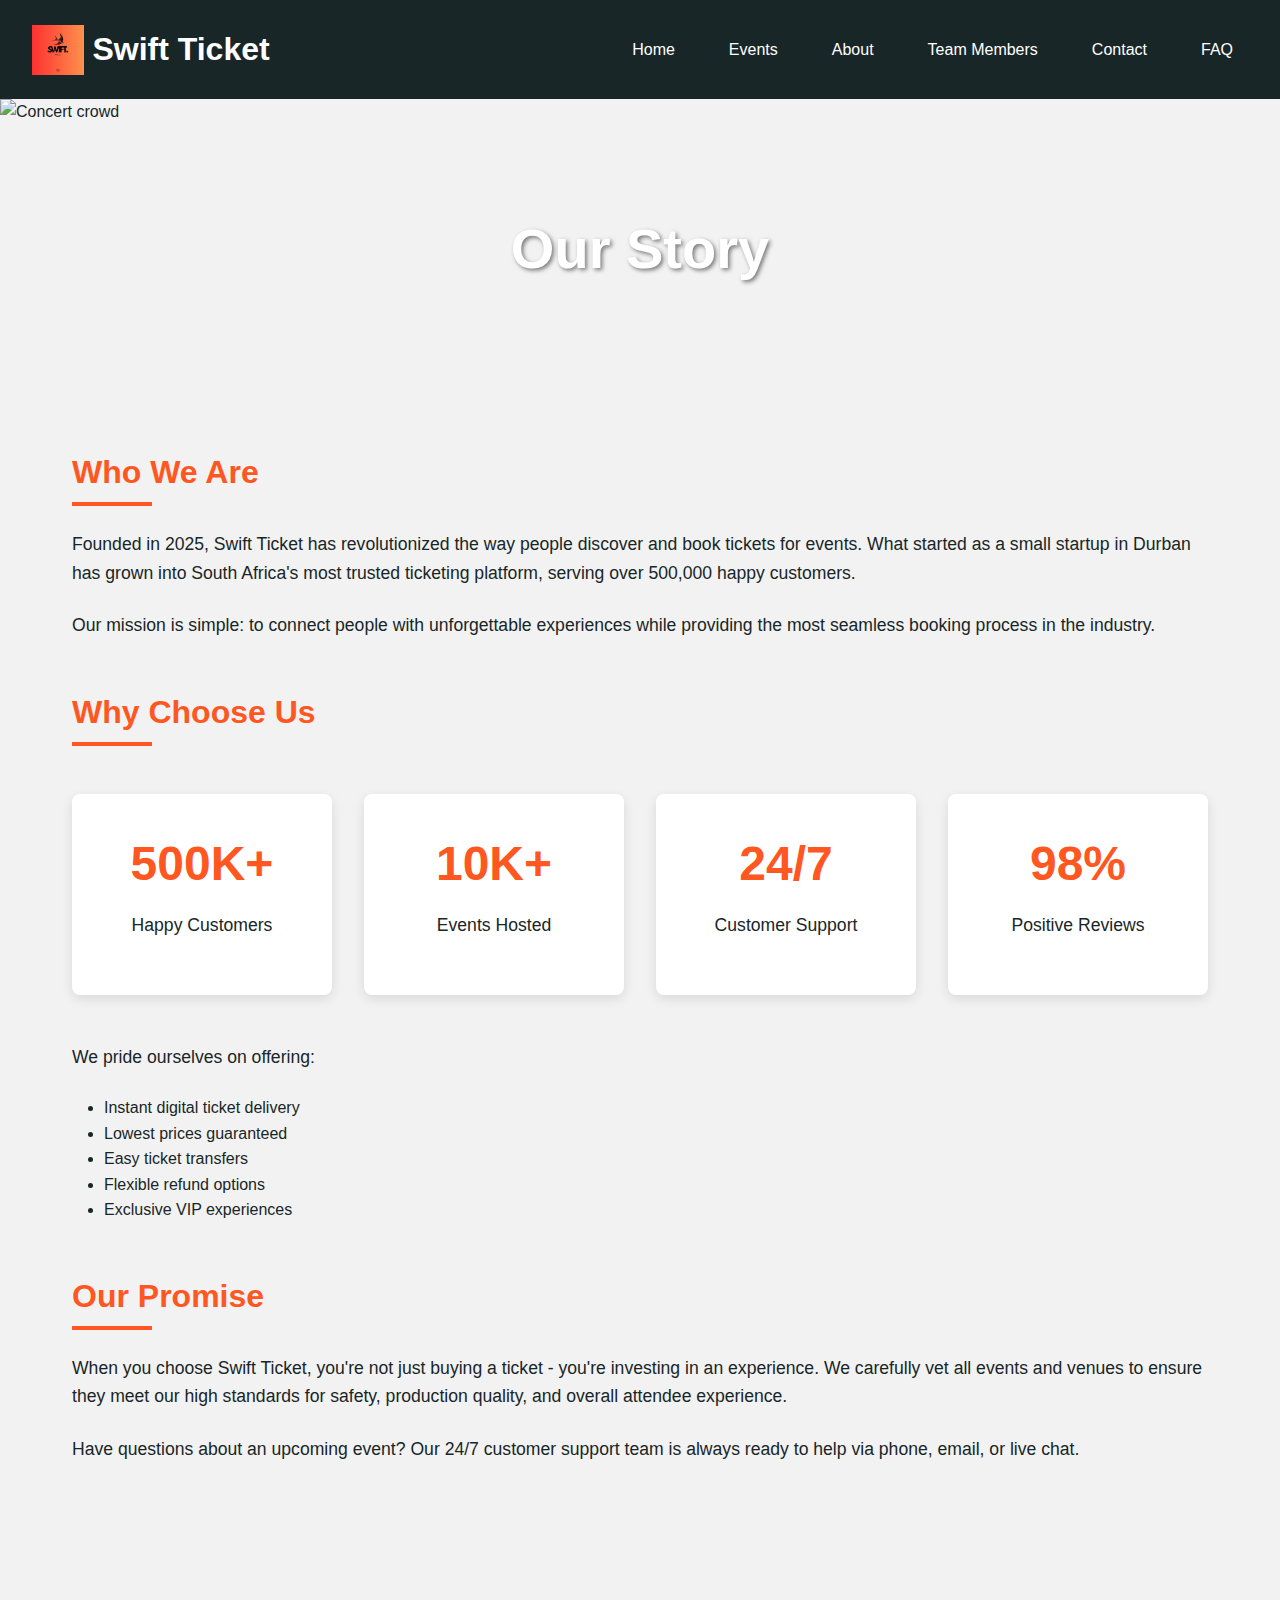
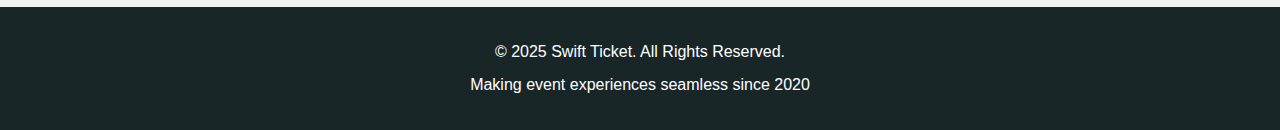
==== team.html @ 28d5050c "Add files via upload" ====
<!DOCTYPE html>
<html lang="en">
<head>
    <meta charset="UTF-8">
    <meta name="viewport" content="width=device-width, initial-scale=1.0">
    <title>About Us - Swift Ticket</title>
    <style>
        /* Consistent with your existing style */
        :root {
            --dark: #182628;
            --purple: #ff5722;
            --teal:#ff5722;
            --green:#ff5722;
            --light: #F2F2F2;
            --white: #FFFFFF;
        }

        * {
            margin: 0;
            padding: 0;
            box-sizing: border-box;
            font-family: 'Arial', sans-serif;
        }

        body {
            background-color: var(--light);
            color: var(--dark);
            line-height: 1.6;
        }

        /* Header - Consistent with other pages */
        header {
            background-color: var(--dark);
            color: var(--white);
            padding: 1.5rem 2rem;
            display: flex;
            justify-content: space-between;
            align-items: center;
            position: sticky;
            top: 0;
            z-index: 100;
        }

        header h1 {
            font-size: 2rem;
            font-weight: 600;
        }

        nav ul {
            display: flex;
            list-style: none;
            gap: 1.5rem;
        }
        nav a {
            color: white;
            text-decoration: none;
            font-weight: 500;
            transition: all 0.3s ease;
            padding: 0.5rem 0;
        }
        nav ul li {
             display: inline;
            margin: 0 15px;
        }



        nav a:hover {
            color: var(--teal);
        }

        /* About Page Specific Styles */
        .about-hero {
            position: relative;
            width: 100%;
            height: 300px;
            overflow: hidden;
        }

        .about-hero img {
            width: 100%;
            height: 100%;
            object-fit: cover;
        }

        .about-hero h2 {
            position: absolute;
            top: 50%;
            left: 50%;
            transform: translate(-50%, -50%);
            color: var(--white);
            font-size: 3.5rem;
            text-align: center;
            text-shadow: 2px 2px 4px rgba(0, 0, 0, 0.5);
            width: 100%;
        }

        .about-content {
            max-width: 1200px;
            margin: 0 auto;
            padding: 3rem 2rem;
        }

        .about-section {
            margin-bottom: 3rem;
        }

        .about-section h3 {
            color: var(--purple);
            font-size: 2rem;
            margin-bottom: 1.5rem;
            position: relative;
            padding-bottom: 0.5rem;
        }

        .about-section h3::after {
            content: '';
            position: absolute;
            bottom: 0;
            left: 0;
            width: 80px;
            height: 4px;
            background: linear-gradient(to right, var(--purple), var(--teal));
        }

        .about-section p {
            margin-bottom: 1.5rem;
            font-size: 1.1rem;
        }

        .team-grid {
            display: grid;
            grid-template-columns: repeat(auto-fit, minmax(250px, 1fr));
            gap: 2rem;
            margin-top: 2rem;
        }

        .team-member {
            background: var(--white);
            border-radius: 8px;
            overflow: hidden;
            box-shadow: 0 4px 12px rgba(0,0,0,0.1);
            transition: transform 0.3s ease;
        }

        .team-member:hover {
            transform: translateY(-10px);
        }

        .team-member img {
            width: 100%;
            height: 250px;
            object-fit: cover;
        }

        .team-info {
            padding: 1.5rem;
            text-align: center;
        }

        .team-info h4 {
            color: var(--purple);
            margin-bottom: 0.5rem;
        }

        .team-info p {
            color: var(--green);
            font-weight: 500;
        }

        .stats-container {
            display: grid;
            grid-template-columns: repeat(auto-fit, minmax(200px, 1fr));
            gap: 2rem;
            margin: 3rem 0;
        }

        .stat-box {
            background: var(--white);
            padding: 2rem;
            border-radius: 8px;
            text-align: center;
            box-shadow: 0 4px 12px rgba(0,0,0,0.1);
        }

        .stat-box h4 {
            font-size: 3rem;
            color: var(--purple);
            margin-bottom: 0.5rem;
        }

        .stat-box p {
            color: var(--dark);
            font-weight: 500;
        }

        /* Footer - Consistent with other pages */
        footer {
            background-color: var(--dark);
            color: var(--white);
            text-align: center;
            padding: 2rem;
            margin-top: 3rem;
        }

        /* Responsive Design */
        @media (max-width: 768px) {
            header {
                flex-direction: column;
                gap: 1rem;
                padding: 1rem;
            }

            nav ul {
                gap: 1rem;
            }

            .about-hero h2 {
                font-size: 2.5rem;
            }

            .about-content {
                padding: 2rem 1rem;
            }
        }
    </style>
</head>
<body>
    <!-- Consistent Header -->
    <header>
        <div style="display: flex; align-items: center; gap: 0.5rem;">
            <img src="Pictures/iLogo.jpg" alt="Swift Ticket Logo" style="height: 50px;">
            <h1 style="margin: 0;">Swift Ticket</h1>
        </div>
        <nav>
            <ul>
                <li><a href="index.html">Home</a></li>
                <li><a href="Event.html">Events</a></li>
                <li><a href="team.html">About</a></li>
                <li><a href="about.html">Team Members</a></li>
                <li><a href="contact.html">Contact</a></li>
                <li><a href="faq.html">FAQ</a></li>
            </ul>
        </nav>
    </header>
   

    <!-- About Page Content -->
    <main>
        <section class="about-hero">
            <img src="https://images.unsplash.com/photo-1501281668745-f7f57925c3b4?ixlib=rb-4.0.3&ixid=M3wxMjA3fDB8MHxwaG90by1wYWdlfHx8fGVufDB8fHx8fA%3D%3D&auto=format&fit=crop&w=2070&q=80" alt="Concert crowd">
            <h2>Our Story</h2>
        </section>

        <div class="about-content">
            <section class="about-section">
                <h3>Who We Are</h3>
                <p>Founded in 2025, Swift Ticket has revolutionized the way people discover and book tickets for events. What started as a small startup in Durban has grown into South Africa's most trusted ticketing platform, serving over 500,000 happy customers.</p>
                <p>Our mission is simple: to connect people with unforgettable experiences while providing the most seamless booking process in the industry.</p>
            </section>

            <section class="about-section">
                <h3>Why Choose Us</h3>
                <div class="stats-container">
                    <div class="stat-box">
                        <h4>500K+</h4>
                        <p>Happy Customers</p>
                    </div>
                    <div class="stat-box">
                        <h4>10K+</h4>
                        <p>Events Hosted</p>
                    </div>
                    <div class="stat-box">
                        <h4>24/7</h4>
                        <p>Customer Support</p>
                    </div>
                    <div class="stat-box">
                        <h4>98%</h4>
                        <p>Positive Reviews</p>
                    </div>
                </div>
                <p>We pride ourselves on offering:</p>
                <ul style="margin-left: 2rem; margin-bottom: 1.5rem;">
                    <li>Instant digital ticket delivery</li>
                    <li>Lowest prices guaranteed</li>
                    <li>Easy ticket transfers</li>
                    <li>Flexible refund options</li>
                    <li>Exclusive VIP experiences</li>
                </ul>
            </section>

            <section class="about-section">
                <h3>Our Promise</h3>
                <p>When you choose Swift Ticket, you're not just buying a ticket - you're investing in an experience. We carefully vet all events and venues to ensure they meet our high standards for safety, production quality, and overall attendee experience.</p>
                <p>Have questions about an upcoming event? Our 24/7 customer support team is always ready to help via phone, email, or live chat.</p>
            </section>
        </div>
    </main>

    <!-- Consistent Footer -->
    <footer>
        <p>&copy; 2025 Swift Ticket. All Rights Reserved.</p>
        <p style="margin-top: 0.5rem;">Making event experiences seamless since 2020</p>
    </footer>
</body>
</html>
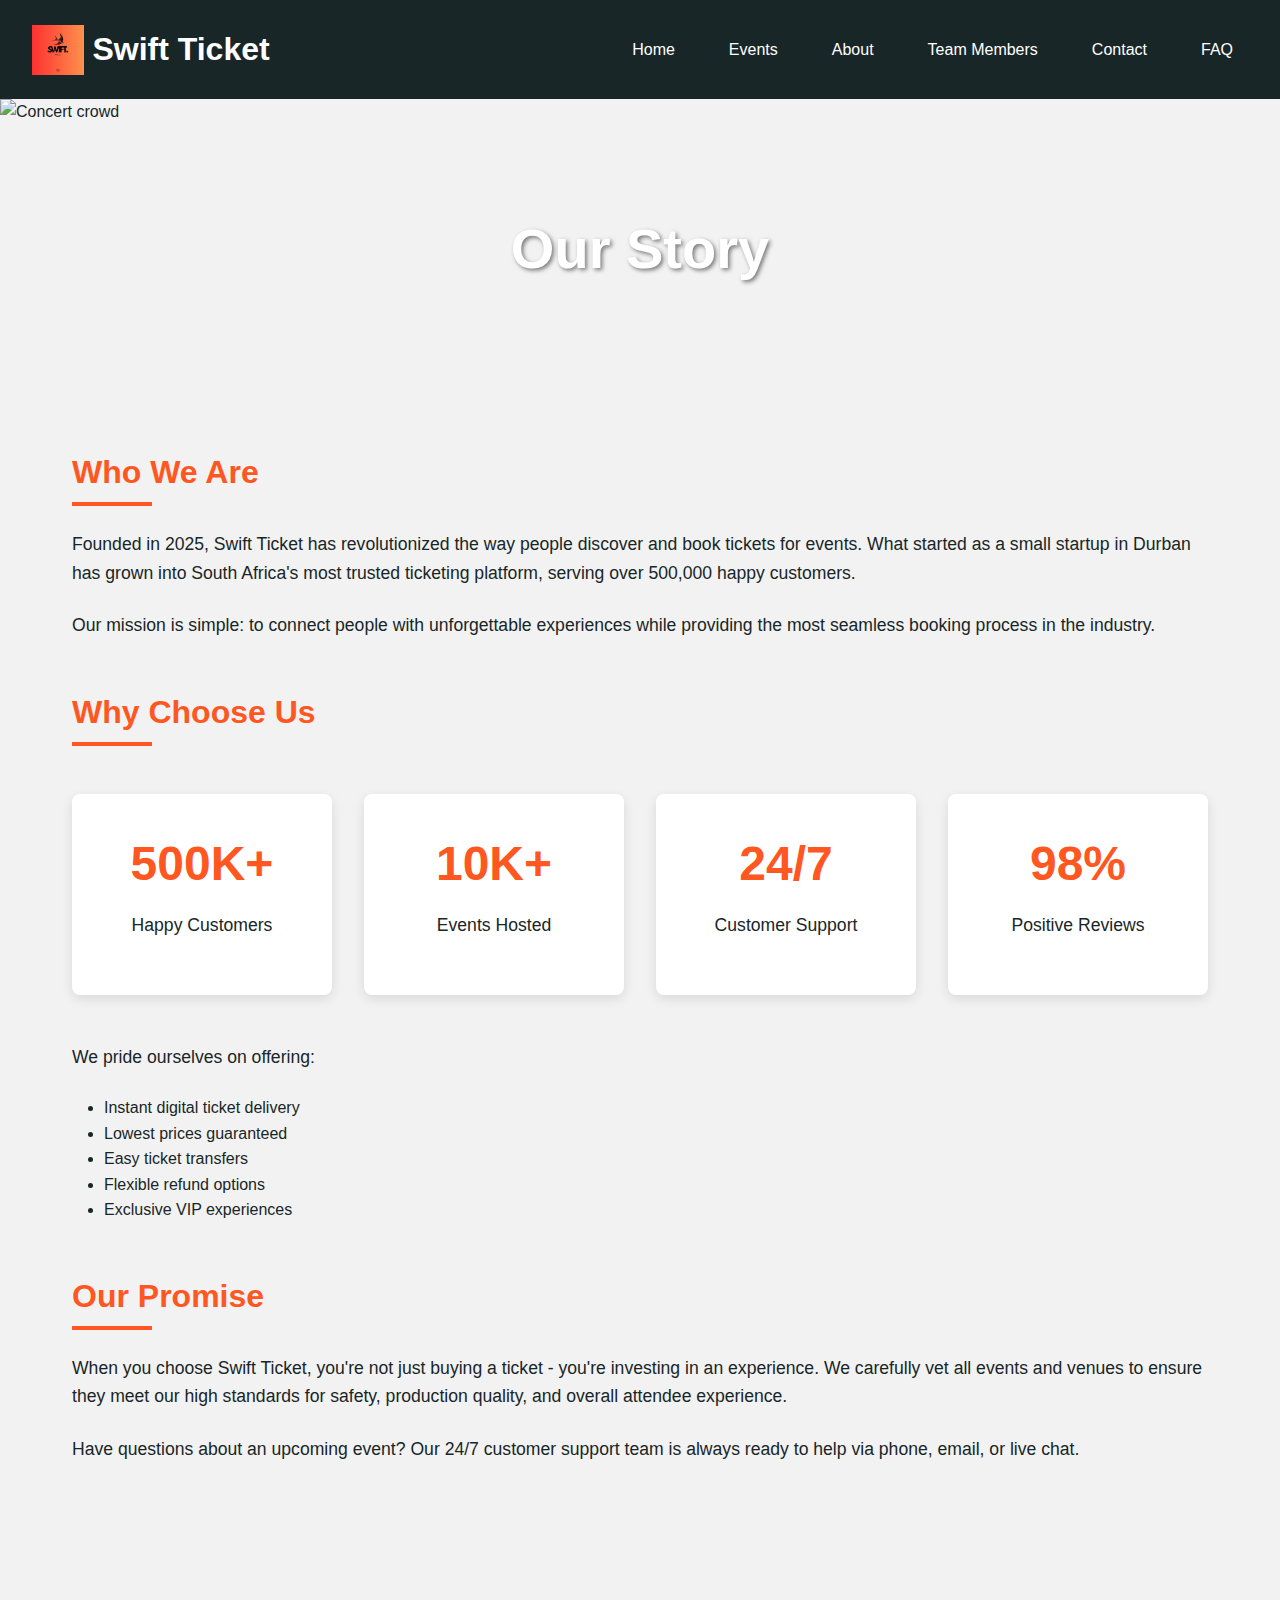
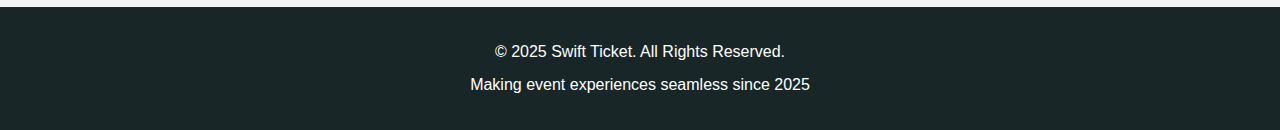
==== commit 697175cb: "Update team.html" ====
--- a/team.html
+++ b/team.html
@@ -300,7 +300,7 @@
     <!-- Consistent Footer -->
     <footer>
         <p>&copy; 2025 Swift Ticket. All Rights Reserved.</p>
-        <p style="margin-top: 0.5rem;">Making event experiences seamless since 2020</p>
+        <p style="margin-top: 0.5rem;">Making event experiences seamless since 2025</p>
     </footer>
 </body>
-</html>+</html>
